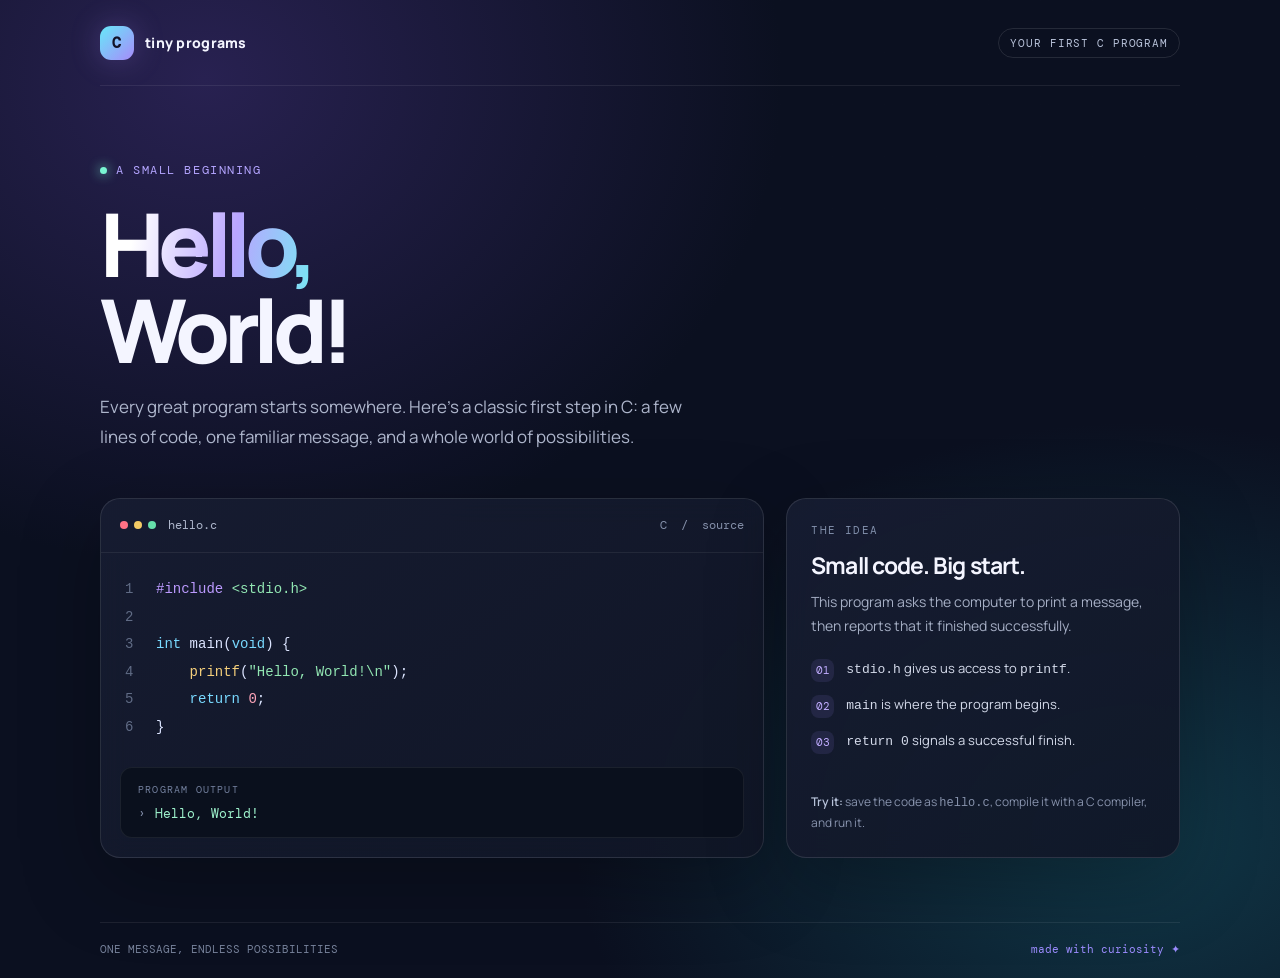
==== html/index.html @ 1eaae0f1 "my first commit" ====
<!doctype html>
<html lang="en">
<head>
  <meta charset="utf-8">
  <meta name="viewport" content="width=device-width, initial-scale=1">
  <meta name="theme-color" content="#0b1020">
  <title>Hello, World! — C in a nutshell</title>
  <style>
    @import url('https://fonts.googleapis.com/css2?family=DM+Mono:wght@400;500&family=Manrope:wght@400;500;600;700;800&display=swap');
    :root{color-scheme:dark;--ink:#f4f5ff;--muted:#9ba3bd;--violet:#a78bfa;--cyan:#67e8f9}
    *{box-sizing:border-box}
    body{margin:0;min-height:100vh;color:var(--ink);font-family:Manrope,system-ui,sans-serif;background:radial-gradient(ellipse at 16% 8%,#282151 0,transparent 38%),radial-gradient(ellipse at 89% 85%,#103747 0,transparent 35%),#0b1020;overflow-x:hidden}
    body:before{content:"";position:fixed;inset:0;pointer-events:none;opacity:.18;background-image:linear-gradient(#ffffff08 1px,transparent 1px),linear-gradient(90deg,#ffffff08 1px,transparent 1px);background-size:52px 52px;mask-image:linear-gradient(to bottom,black,transparent 85%)}
    .wrap{width:min(1080px,calc(100% - 40px));margin:auto;position:relative}
    header{height:86px;display:flex;align-items:center;justify-content:space-between;border-bottom:1px solid #ffffff14}
    .brand{display:flex;align-items:center;gap:11px;font-size:14px;font-weight:800;letter-spacing:.02em}.brand-icon{width:34px;height:34px;border-radius:11px;display:grid;place-items:center;color:#121329;background:linear-gradient(135deg,var(--cyan),var(--violet));font:700 15px 'DM Mono',monospace;box-shadow:0 0 30px #a78bfa44}
    .tag{border:1px solid #ffffff1c;padding:7px 11px;border-radius:999px;color:#b8c2d9;font:11px 'DM Mono',monospace;letter-spacing:.08em;text-transform:uppercase}
    main{padding:76px 0 64px}.eyebrow{display:flex;align-items:center;gap:9px;color:#b4a5ff;font:12px 'DM Mono',monospace;letter-spacing:.13em;text-transform:uppercase}.dot{height:7px;width:7px;border-radius:50%;background:#79f5d2;box-shadow:0 0 12px #79f5d2}
    h1{font-size:clamp(48px,8vw,88px);line-height:.98;letter-spacing:-.075em;margin:22px 0 20px;font-weight:800}.gradient{background:linear-gradient(100deg,#fff 18%,#b9a5ff 62%,#76e8f3);-webkit-background-clip:text;background-clip:text;color:transparent}.intro{max-width:590px;color:#aeb6cc;font-size:17px;line-height:1.75;margin:0}
    .grid{display:grid;grid-template-columns:1.35fr .8fr;gap:22px;margin-top:46px;align-items:stretch}.card{border:1px solid #ffffff1b;border-radius:20px;background:linear-gradient(145deg,#171d32e8,#101626e8);box-shadow:0 24px 80px #0004;overflow:hidden;backdrop-filter:blur(12px)}
    .editor-head{height:54px;border-bottom:1px solid #ffffff12;display:flex;align-items:center;justify-content:space-between;padding:0 19px;color:#aeb6cc;font:12px 'DM Mono',monospace}.dots{display:flex;gap:6px}.dots i{width:8px;height:8px;border-radius:50%;background:#ff7185}.dots i:nth-child(2){background:#f3ca65}.dots i:nth-child(3){background:#65dfaa}.filename{margin-left:12px;flex:1}.lang{color:#8590aa}
    pre{margin:0;padding:22px 24px 26px;overflow:auto;font:14px/1.9 'DM Mono',monospace;color:#dce4ff}.ln{display:inline-block;width:31px;color:#606b85;user-select:none}.pp{color:#bc9aff}.kw{color:#79d9ff}.fn{color:#f5cf7b}.str{color:#92e6b3}.num{color:#ffa4ba}
    .output{margin:0 19px 19px;padding:15px 17px;border-radius:12px;background:#0a101d;border:1px solid #ffffff12}.output-label{font:10px 'DM Mono',monospace;color:#74819f;letter-spacing:.12em;text-transform:uppercase;margin-bottom:9px}.output-line{font:13px 'DM Mono',monospace;color:#9ef3cd}.prompt{color:#818da8;margin-right:9px}
    .side{padding:24px;display:flex;flex-direction:column}.side-kicker{font:11px 'DM Mono',monospace;letter-spacing:.13em;text-transform:uppercase;color:#8290ac}.side h2{font-size:23px;letter-spacing:-.04em;margin:12px 0 9px}.side p{margin:0;color:#a5aec4;font-size:14px;line-height:1.7}.steps{margin-top:21px;display:grid;gap:13px}.step{display:flex;gap:12px;align-items:flex-start;color:#d5dbeb;font-size:13px;line-height:1.5}.step b{display:grid;place-items:center;flex:0 0 23px;height:23px;border-radius:8px;background:#a78bfa1c;color:#c1adff;font:11px 'DM Mono',monospace}.tip{margin-top:auto;padding-top:24px;color:#8792ac;font-size:12px;line-height:1.6}.tip strong{color:#b8c3da;font-weight:600}
    footer{border-top:1px solid #ffffff14;padding:19px 0 28px;color:#77829b;font:11px 'DM Mono',monospace;display:flex;justify-content:space-between;gap:20px}.footer-mark{color:#9c8cff}
    @media(max-width:760px){main{padding-top:55px}.grid{grid-template-columns:1fr}.side{min-height:280px}h1{font-size:clamp(48px,13vw,72px)}}@media(max-width:480px){.wrap{width:calc(100% - 28px)}header{height:70px}.tag{font-size:9px}pre{padding:18px 14px;font-size:12px}.ln{width:24px}.editor-head{padding:0 14px}.output{margin:0 12px 13px}}
  </style>
</head>
<body>
  <div class="wrap">
    <header><div class="brand"><span class="brand-icon">C</span><span>tiny programs</span></div><span class="tag">your first C program</span></header>
    <main>
      <div class="eyebrow"><span class="dot"></span> A small beginning</div>
      <h1><span class="gradient">Hello,</span><br>World!</h1>
      <p class="intro">Every great program starts somewhere. Here’s a classic first step in C: a few lines of code, one familiar message, and a whole world of possibilities.</p>
      <section class="grid" aria-label="C program and explanation">
        <article class="card">
          <div class="editor-head"><span class="dots"><i></i><i></i><i></i></span><span class="filename">hello.c</span><span class="lang">C&nbsp; / &nbsp;source</span></div>
          <pre aria-label="C source code"><code><span class="ln">1</span><span class="pp">#include</span> <span class="str">&lt;stdio.h&gt;</span>
<span class="ln">2</span>
<span class="ln">3</span><span class="kw">int</span> main(<span class="kw">void</span>) {
<span class="ln">4</span>    <span class="fn">printf</span>(<span class="str">"Hello, World!\n"</span>);
<span class="ln">5</span>    <span class="kw">return</span> <span class="num">0</span>;
<span class="ln">6</span>}</code></pre>
          <div class="output"><div class="output-label">program output</div><div class="output-line"><span class="prompt">›</span>Hello, World!</div></div>
        </article>
        <aside class="card side">
          <div class="side-kicker">The idea</div><h2>Small code. Big start.</h2>
          <p>This program asks the computer to print a message, then reports that it finished successfully.</p>
          <div class="steps"><div class="step"><b>01</b><span><code>stdio.h</code> gives us access to <code>printf</code>.</span></div><div class="step"><b>02</b><span><code>main</code> is where the program begins.</span></div><div class="step"><b>03</b><span><code>return 0</code> signals a successful finish.</span></div></div>
          <div class="tip"><strong>Try it:</strong> save the code as <code>hello.c</code>, compile it with a C compiler, and run it.</div>
        </aside>
      </section>
    </main>
    <footer><span>ONE MESSAGE, ENDLESS POSSIBILITIES</span><span class="footer-mark">made with curiosity ✦</span></footer>
  </div>
</body>
</html>
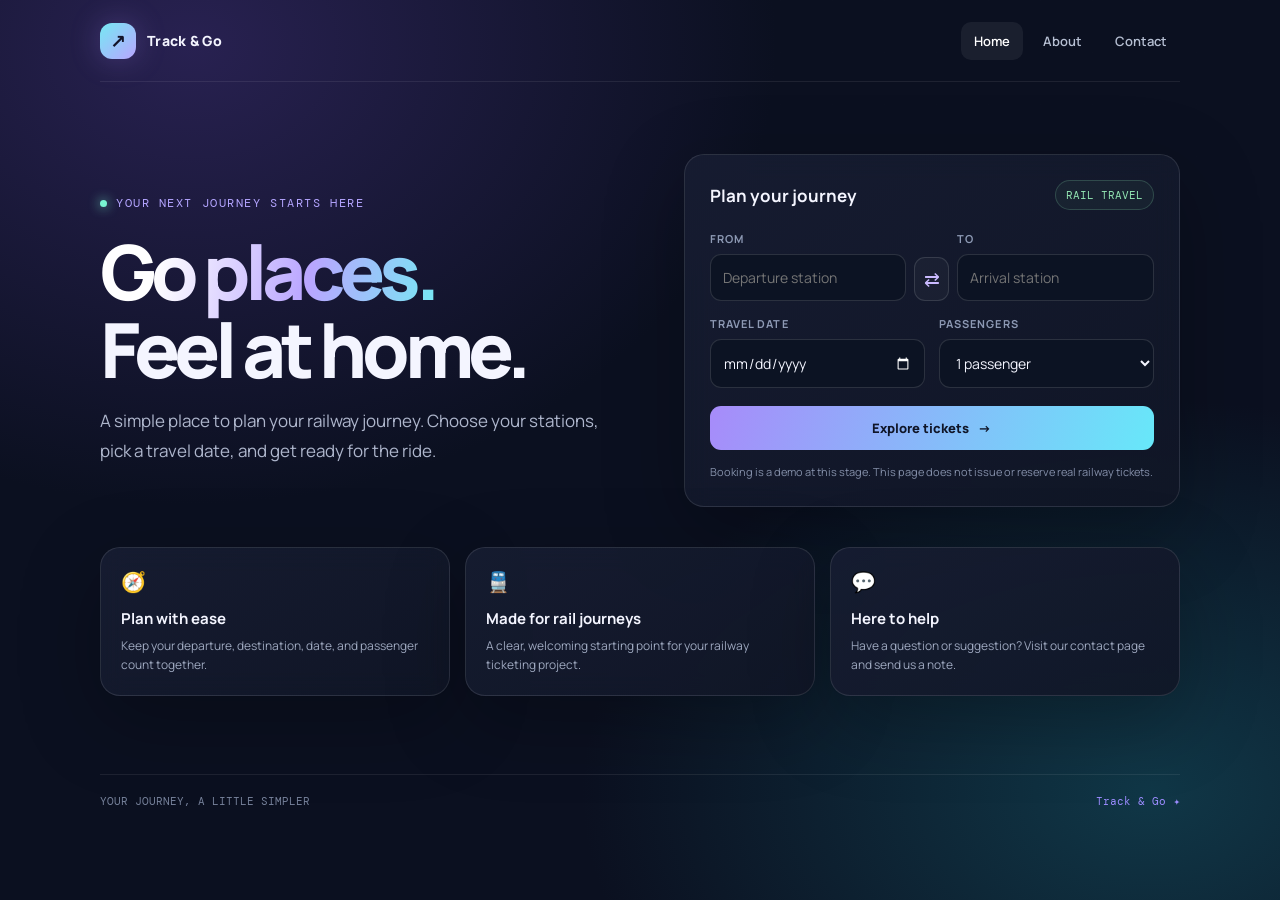
==== commit 3686c29c: "queue system" ====
--- a/html/index.html
+++ b/html/index.html
@@ -1,58 +1,7 @@
 <!doctype html>
-<html lang="en">
-<head>
-  <meta charset="utf-8">
-  <meta name="viewport" content="width=device-width, initial-scale=1">
-  <meta name="theme-color" content="#0b1020">
-  <title>Hello, World! — C in a nutshell</title>
-  <style>
-    @import url('https://fonts.googleapis.com/css2?family=DM+Mono:wght@400;500&family=Manrope:wght@400;500;600;700;800&display=swap');
-    :root{color-scheme:dark;--ink:#f4f5ff;--muted:#9ba3bd;--violet:#a78bfa;--cyan:#67e8f9}
-    *{box-sizing:border-box}
-    body{margin:0;min-height:100vh;color:var(--ink);font-family:Manrope,system-ui,sans-serif;background:radial-gradient(ellipse at 16% 8%,#282151 0,transparent 38%),radial-gradient(ellipse at 89% 85%,#103747 0,transparent 35%),#0b1020;overflow-x:hidden}
-    body:before{content:"";position:fixed;inset:0;pointer-events:none;opacity:.18;background-image:linear-gradient(#ffffff08 1px,transparent 1px),linear-gradient(90deg,#ffffff08 1px,transparent 1px);background-size:52px 52px;mask-image:linear-gradient(to bottom,black,transparent 85%)}
-    .wrap{width:min(1080px,calc(100% - 40px));margin:auto;position:relative}
-    header{height:86px;display:flex;align-items:center;justify-content:space-between;border-bottom:1px solid #ffffff14}
-    .brand{display:flex;align-items:center;gap:11px;font-size:14px;font-weight:800;letter-spacing:.02em}.brand-icon{width:34px;height:34px;border-radius:11px;display:grid;place-items:center;color:#121329;background:linear-gradient(135deg,var(--cyan),var(--violet));font:700 15px 'DM Mono',monospace;box-shadow:0 0 30px #a78bfa44}
-    .tag{border:1px solid #ffffff1c;padding:7px 11px;border-radius:999px;color:#b8c2d9;font:11px 'DM Mono',monospace;letter-spacing:.08em;text-transform:uppercase}
-    main{padding:76px 0 64px}.eyebrow{display:flex;align-items:center;gap:9px;color:#b4a5ff;font:12px 'DM Mono',monospace;letter-spacing:.13em;text-transform:uppercase}.dot{height:7px;width:7px;border-radius:50%;background:#79f5d2;box-shadow:0 0 12px #79f5d2}
-    h1{font-size:clamp(48px,8vw,88px);line-height:.98;letter-spacing:-.075em;margin:22px 0 20px;font-weight:800}.gradient{background:linear-gradient(100deg,#fff 18%,#b9a5ff 62%,#76e8f3);-webkit-background-clip:text;background-clip:text;color:transparent}.intro{max-width:590px;color:#aeb6cc;font-size:17px;line-height:1.75;margin:0}
-    .grid{display:grid;grid-template-columns:1.35fr .8fr;gap:22px;margin-top:46px;align-items:stretch}.card{border:1px solid #ffffff1b;border-radius:20px;background:linear-gradient(145deg,#171d32e8,#101626e8);box-shadow:0 24px 80px #0004;overflow:hidden;backdrop-filter:blur(12px)}
-    .editor-head{height:54px;border-bottom:1px solid #ffffff12;display:flex;align-items:center;justify-content:space-between;padding:0 19px;color:#aeb6cc;font:12px 'DM Mono',monospace}.dots{display:flex;gap:6px}.dots i{width:8px;height:8px;border-radius:50%;background:#ff7185}.dots i:nth-child(2){background:#f3ca65}.dots i:nth-child(3){background:#65dfaa}.filename{margin-left:12px;flex:1}.lang{color:#8590aa}
-    pre{margin:0;padding:22px 24px 26px;overflow:auto;font:14px/1.9 'DM Mono',monospace;color:#dce4ff}.ln{display:inline-block;width:31px;color:#606b85;user-select:none}.pp{color:#bc9aff}.kw{color:#79d9ff}.fn{color:#f5cf7b}.str{color:#92e6b3}.num{color:#ffa4ba}
-    .output{margin:0 19px 19px;padding:15px 17px;border-radius:12px;background:#0a101d;border:1px solid #ffffff12}.output-label{font:10px 'DM Mono',monospace;color:#74819f;letter-spacing:.12em;text-transform:uppercase;margin-bottom:9px}.output-line{font:13px 'DM Mono',monospace;color:#9ef3cd}.prompt{color:#818da8;margin-right:9px}
-    .side{padding:24px;display:flex;flex-direction:column}.side-kicker{font:11px 'DM Mono',monospace;letter-spacing:.13em;text-transform:uppercase;color:#8290ac}.side h2{font-size:23px;letter-spacing:-.04em;margin:12px 0 9px}.side p{margin:0;color:#a5aec4;font-size:14px;line-height:1.7}.steps{margin-top:21px;display:grid;gap:13px}.step{display:flex;gap:12px;align-items:flex-start;color:#d5dbeb;font-size:13px;line-height:1.5}.step b{display:grid;place-items:center;flex:0 0 23px;height:23px;border-radius:8px;background:#a78bfa1c;color:#c1adff;font:11px 'DM Mono',monospace}.tip{margin-top:auto;padding-top:24px;color:#8792ac;font-size:12px;line-height:1.6}.tip strong{color:#b8c3da;font-weight:600}
-    footer{border-top:1px solid #ffffff14;padding:19px 0 28px;color:#77829b;font:11px 'DM Mono',monospace;display:flex;justify-content:space-between;gap:20px}.footer-mark{color:#9c8cff}
-    @media(max-width:760px){main{padding-top:55px}.grid{grid-template-columns:1fr}.side{min-height:280px}h1{font-size:clamp(48px,13vw,72px)}}@media(max-width:480px){.wrap{width:calc(100% - 28px)}header{height:70px}.tag{font-size:9px}pre{padding:18px 14px;font-size:12px}.ln{width:24px}.editor-head{padding:0 14px}.output{margin:0 12px 13px}}
-  </style>
-</head>
-<body>
-  <div class="wrap">
-    <header><div class="brand"><span class="brand-icon">C</span><span>tiny programs</span></div><span class="tag">your first C program</span></header>
-    <main>
-      <div class="eyebrow"><span class="dot"></span> A small beginning</div>
-      <h1><span class="gradient">Hello,</span><br>World!</h1>
-      <p class="intro">Every great program starts somewhere. Here’s a classic first step in C: a few lines of code, one familiar message, and a whole world of possibilities.</p>
-      <section class="grid" aria-label="C program and explanation">
-        <article class="card">
-          <div class="editor-head"><span class="dots"><i></i><i></i><i></i></span><span class="filename">hello.c</span><span class="lang">C&nbsp; / &nbsp;source</span></div>
-          <pre aria-label="C source code"><code><span class="ln">1</span><span class="pp">#include</span> <span class="str">&lt;stdio.h&gt;</span>
-<span class="ln">2</span>
-<span class="ln">3</span><span class="kw">int</span> main(<span class="kw">void</span>) {
-<span class="ln">4</span>    <span class="fn">printf</span>(<span class="str">"Hello, World!\n"</span>);
-<span class="ln">5</span>    <span class="kw">return</span> <span class="num">0</span>;
-<span class="ln">6</span>}</code></pre>
-          <div class="output"><div class="output-label">program output</div><div class="output-line"><span class="prompt">›</span>Hello, World!</div></div>
-        </article>
-        <aside class="card side">
-          <div class="side-kicker">The idea</div><h2>Small code. Big start.</h2>
-          <p>This program asks the computer to print a message, then reports that it finished successfully.</p>
-          <div class="steps"><div class="step"><b>01</b><span><code>stdio.h</code> gives us access to <code>printf</code>.</span></div><div class="step"><b>02</b><span><code>main</code> is where the program begins.</span></div><div class="step"><b>03</b><span><code>return 0</code> signals a successful finish.</span></div></div>
-          <div class="tip"><strong>Try it:</strong> save the code as <code>hello.c</code>, compile it with a C compiler, and run it.</div>
-        </aside>
-      </section>
-    </main>
-    <footer><span>ONE MESSAGE, ENDLESS POSSIBILITIES</span><span class="footer-mark">made with curiosity ✦</span></footer>
-  </div>
-</body>
-</html>
+<html lang="en"><head><meta charset="utf-8"><meta name="viewport" content="width=device-width, initial-scale=1"><meta name="theme-color" content="#0b1020"><meta name="description" content="A friendly demo for planning railway journeys and exploring ticket booking."><title>Track &amp; Go — Railway tickets, made simpler</title><link rel="stylesheet" href="site.css"></head>
+<body><div class="wrap"><header><a class="brand" href="index.html"><span class="brand-icon">↗</span><span>Track &amp; Go</span></a><nav class="nav" aria-label="Main navigation"><a href="index.html" aria-current="page">Home</a><a href="about.html">About</a><a href="contact.html">Contact</a></nav></header>
+<main><section class="hero-grid"><div class="hero-copy"><div class="eyebrow"><span class="dot"></span> Your next journey starts here</div><h1><span class="gradient">Go places.</span><br>Feel at home.</h1><p class="intro">A simple place to plan your railway journey. Choose your stations, pick a travel date, and get ready for the ride.</p></div>
+<form class="card journey" action="contact.html"><div class="journey-head"><strong>Plan your journey</strong><span>RAIL TRAVEL</span></div><div class="route"><div class="field"><label for="from">From</label><input id="from" name="from" placeholder="Departure station" required></div><button class="swap" type="button" aria-label="Swap stations" onclick="const a=document.getElementById('from'),b=document.getElementById('to');[a.value,b.value]=[b.value,a.value]">⇄</button><div class="field"><label for="to">To</label><input id="to" name="to" placeholder="Arrival station" required></div></div><div class="trip-fields"><div class="field"><label for="date">Travel date</label><input type="date" id="date" name="date" required></div><div class="field"><label for="passengers">Passengers</label><select id="passengers" name="passengers"><option>1 passenger</option><option>2 passengers</option><option>3 passengers</option><option>4 passengers</option><option>5 passengers</option><option>6 passengers</option></select></div></div><button class="primary" type="submit">Explore tickets <span aria-hidden="true">→</span></button><p class="fine">Booking is a demo at this stage. This page does not issue or reserve real railway tickets.</p></form></section>
+<section class="features" aria-label="What you can do"><article class="card feature"><span class="feature-icon">🧭</span><h2>Plan with ease</h2><p>Keep your departure, destination, date, and passenger count together.</p></article><article class="card feature"><span class="feature-icon">🚆</span><h2>Made for rail journeys</h2><p>A clear, welcoming starting point for your railway ticketing project.</p></article><article class="card feature"><span class="feature-icon">💬</span><h2>Here to help</h2><p>Have a question or suggestion? Visit our contact page and send us a note.</p></article></section></main>
+<footer><span>YOUR JOURNEY, A LITTLE SIMPLER</span><span class="footer-mark">Track &amp; Go ✦</span></footer></div></body></html>
--- a/html/site.css
+++ b/html/site.css
@@ -0,0 +1,7 @@
+@import url('https://fonts.googleapis.com/css2?family=DM+Mono:wght@400;500&family=Manrope:wght@400;500;600;700;800&display=swap');
+:root{color-scheme:dark;--ink:#f4f5ff;--muted:#aeb6cc;--line:#ffffff1b;--panel:#141b2de8;--violet:#b9a5ff;--cyan:#76e8f3}
+*{box-sizing:border-box}body{margin:0;min-height:100vh;color:var(--ink);font-family:Manrope,system-ui,sans-serif;background:radial-gradient(ellipse at 15% 5%,#282151 0,transparent 38%),radial-gradient(ellipse at 90% 88%,#103747 0,transparent 35%),#0b1020}body:before{content:"";position:fixed;inset:0;pointer-events:none;opacity:.18;background-image:linear-gradient(#ffffff08 1px,transparent 1px),linear-gradient(90deg,#ffffff08 1px,transparent 1px);background-size:52px 52px;mask-image:linear-gradient(to bottom,black,transparent 85%)}.wrap{width:min(1080px,calc(100% - 40px));margin:auto;position:relative}
+header{min-height:82px;display:flex;align-items:center;justify-content:space-between;border-bottom:1px solid #ffffff14;gap:20px}.brand{display:flex;align-items:center;gap:11px;color:var(--ink);text-decoration:none;font-size:14px;font-weight:800;letter-spacing:.02em}.brand-icon{width:36px;height:36px;border-radius:12px;display:grid;place-items:center;color:#121329;background:linear-gradient(135deg,var(--cyan),var(--violet));font-size:19px;box-shadow:0 0 30px #a78bfa44}.nav{display:flex;align-items:center;gap:7px}.nav a{color:#b6bfd2;text-decoration:none;padding:10px 13px;border-radius:10px;font-size:13px;font-weight:600}.nav a:hover,.nav a[aria-current=page]{background:#ffffff10;color:white}.nav .book{background:linear-gradient(110deg,#a78bfa,#67e8f9);color:#111629}.nav .book:hover{filter:brightness(1.1)}main{padding:72px 0 78px}.eyebrow{display:flex;align-items:center;gap:9px;color:#b4a5ff;font:12px 'DM Mono',monospace;letter-spacing:.13em;text-transform:uppercase}.dot{height:7px;width:7px;border-radius:50%;background:#79f5d2;box-shadow:0 0 12px #79f5d2}h1{font-size:clamp(46px,7vw,76px);line-height:1.02;letter-spacing:-.07em;margin:22px 0 18px;font-weight:800}.gradient{background:linear-gradient(100deg,#fff 18%,#b9a5ff 62%,#76e8f3);-webkit-background-clip:text;background-clip:text;color:transparent}.intro{max-width:670px;color:var(--muted);font-size:17px;line-height:1.75;margin:0}.card{border:1px solid var(--line);border-radius:20px;background:linear-gradient(145deg,#171d32e8,#101626e8);box-shadow:0 24px 80px #0004;backdrop-filter:blur(12px)}.section-title{font-size:23px;letter-spacing:-.04em;margin:0 0 10px}.section-copy{margin:0;color:#a5aec4;font-size:14px;line-height:1.75}footer{border-top:1px solid #ffffff14;padding:19px 0 28px;color:#77829b;font:11px 'DM Mono',monospace;display:flex;justify-content:space-between;gap:20px}.footer-mark{color:#9c8cff}code{font-family:'DM Mono',monospace;color:#c9bbff}
+.hero-grid{display:grid;grid-template-columns:1fr .9fr;gap:32px;align-items:center}.hero-copy{padding:12px 0}.hero-copy .intro{max-width:520px}.journey{padding:25px}.journey-head{display:flex;justify-content:space-between;align-items:center;margin-bottom:21px}.journey-head strong{font-size:17px}.journey-head span{font:11px 'DM Mono',monospace;color:#92e6b3;border:1px solid #92e6b333;background:#92e6b30d;border-radius:99px;padding:7px 10px}.route{display:grid;grid-template-columns:1fr 35px 1fr;align-items:end;gap:8px}.field{display:grid;gap:8px}.field label{color:#8d99b4;font-size:11px;font-weight:700;letter-spacing:.1em;text-transform:uppercase}.field input,.field select,.field textarea{width:100%;border:1px solid #ffffff20;border-radius:11px;background:#0c1323;color:#f4f5ff;padding:13px 12px;font:14px Manrope,system-ui,sans-serif;outline:none}.field input:focus,.field select:focus,.field textarea:focus{border-color:#a78bfa;box-shadow:0 0 0 3px #a78bfa20}.swap{align-self:end;height:44px;border:1px solid #ffffff20;border-radius:11px;background:#ffffff08;color:#cabaff;font-size:19px}.trip-fields{display:grid;grid-template-columns:1fr 1fr;gap:14px;margin-top:15px}.primary{display:inline-flex;align-items:center;justify-content:center;gap:9px;border:0;border-radius:11px;background:linear-gradient(110deg,#a78bfa,#67e8f9);color:#101629;padding:13px 18px;font:800 13px Manrope,sans-serif;text-decoration:none;cursor:pointer}.journey .primary{width:100%;margin-top:18px}.fine{color:#8590aa;font-size:11px;line-height:1.6;margin:13px 0 0}.features{display:grid;grid-template-columns:repeat(3,1fr);gap:15px;margin-top:40px}.feature{padding:20px}.feature-icon{font-size:20px}.feature h2{font-size:15px;margin:13px 0 7px}.feature p{color:#9ea8bf;font-size:12px;line-height:1.65;margin:0}
+.content-grid{display:grid;grid-template-columns:1fr 1fr;gap:18px;margin-top:38px}.content-card{padding:25px}.icon-box{width:40px;height:40px;display:grid;place-items:center;border-radius:13px;background:#a78bfa1c;color:#c6b5ff;font-size:19px;margin-bottom:18px}.values{display:grid;grid-template-columns:repeat(3,1fr);gap:13px;margin-top:20px}.value{padding:17px;border-top:1px solid #ffffff24;background:#ffffff06;border-radius:0 0 12px 12px}.value strong{display:block;font-size:14px;margin-bottom:6px}.value span{font-size:12px;color:#9da8c0;line-height:1.6}.contact-layout{display:grid;grid-template-columns:.8fr 1.2fr;gap:20px;margin-top:38px}.contact-info,.contact-form{padding:25px}.contact-row{display:flex;gap:13px;padding:17px 0;border-bottom:1px solid #ffffff12}.contact-row:last-child{border:0}.contact-row b{display:block;font-size:13px;margin-bottom:4px}.contact-row span{color:#9ea8bf;font-size:12px;line-height:1.6}.contact-row .icon-box{flex:0 0 38px;width:38px;height:38px;margin:0}.contact-form{display:grid;gap:15px}.contact-form .field textarea{min-height:120px;resize:vertical}.contact-form .primary{justify-self:start}.notice{display:none;border:1px solid #92e6b344;background:#92e6b30d;color:#aaf2d0;padding:12px;border-radius:10px;font-size:12px}.notice.show{display:block}
+@media(max-width:760px){header{min-height:72px;flex-wrap:wrap;padding:12px 0}.nav{gap:0}.nav a{padding:9px;font-size:12px}.hero-grid,.contact-layout{grid-template-columns:1fr}.hero-copy{padding:8px 0}.features{grid-template-columns:1fr}.feature{display:grid;grid-template-columns:34px 1fr;column-gap:10px}.feature-icon{grid-row:span 2}.feature h2{margin:2px 0 5px}.content-grid{grid-template-columns:1fr}.values{grid-template-columns:1fr}.journey{padding:20px}main{padding:52px 0 58px}}@media(max-width:480px){.wrap{width:calc(100% - 28px)}.brand{font-size:12px}.brand-icon{width:31px;height:31px}.nav a{font-size:11px;padding:8px}.route{grid-template-columns:1fr 30px 1fr}.field input,.field select{padding:12px 9px;font-size:12px}footer{font-size:9px}}
